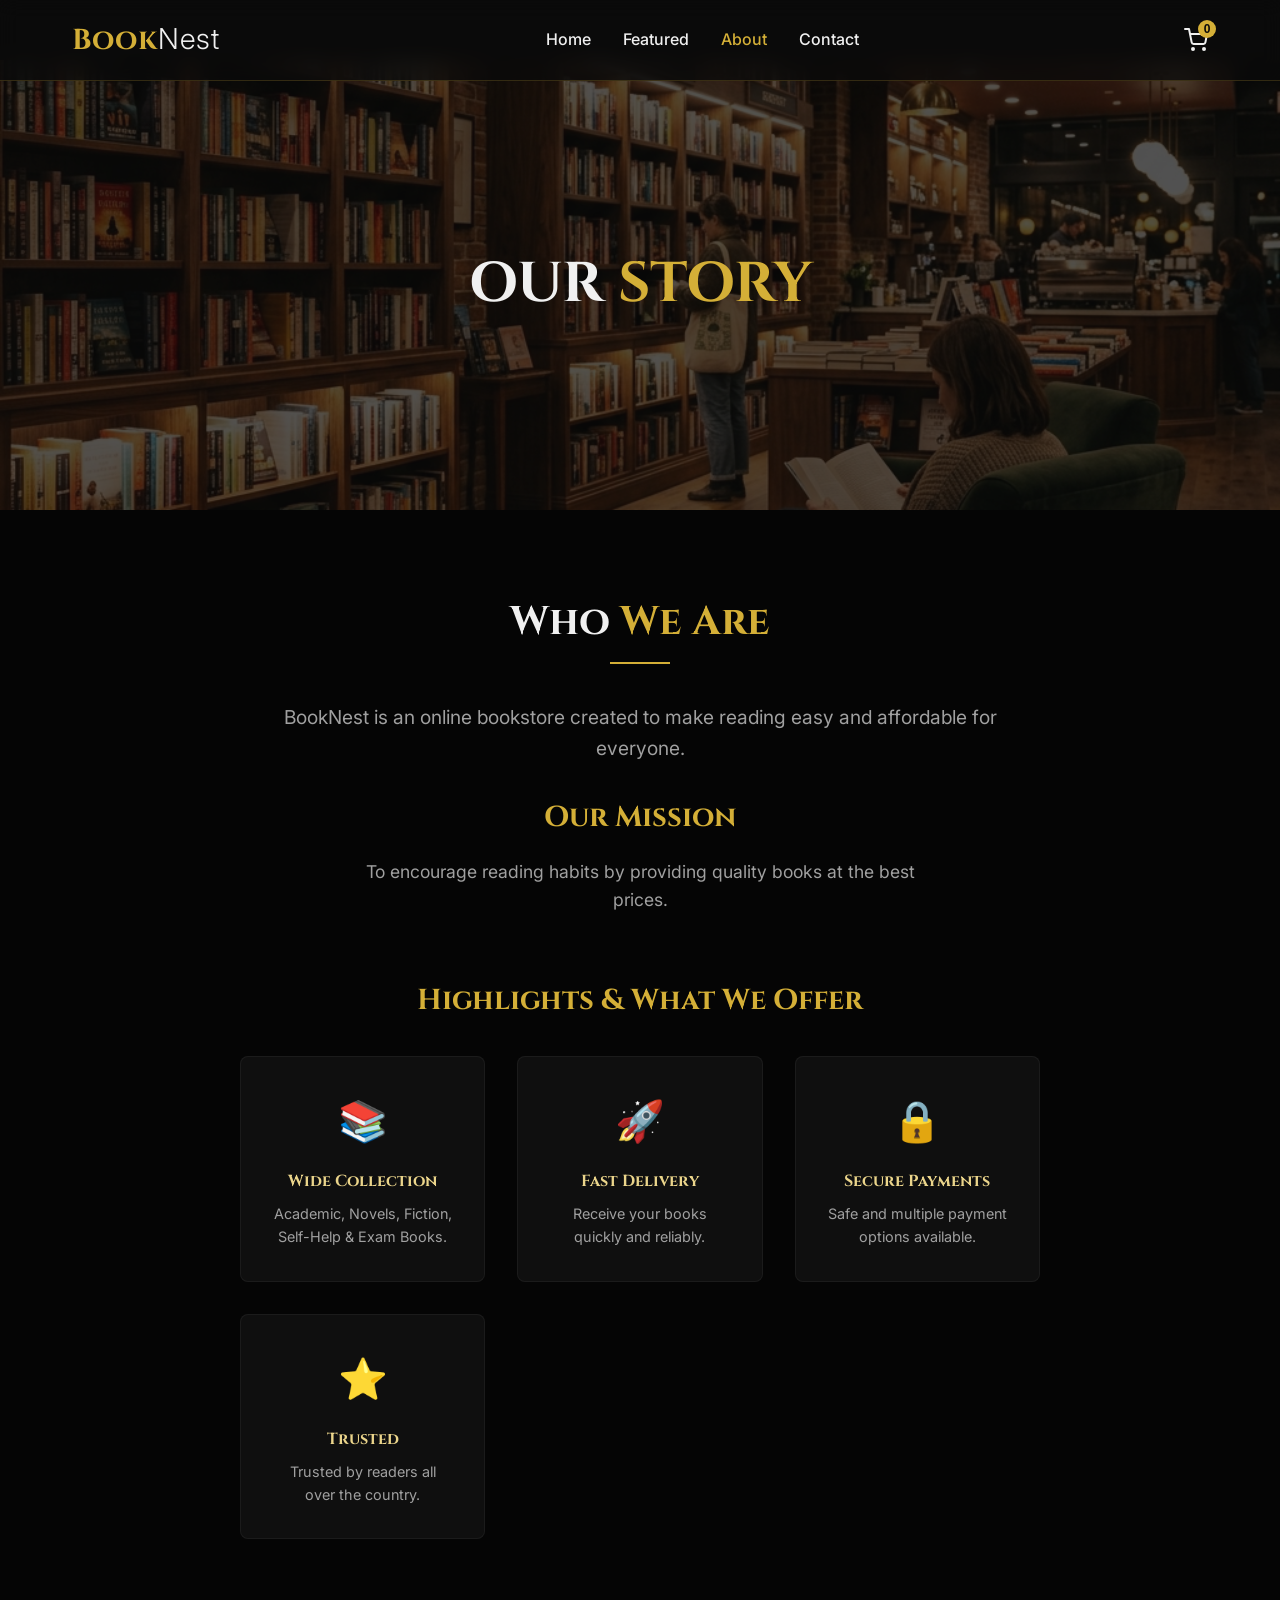
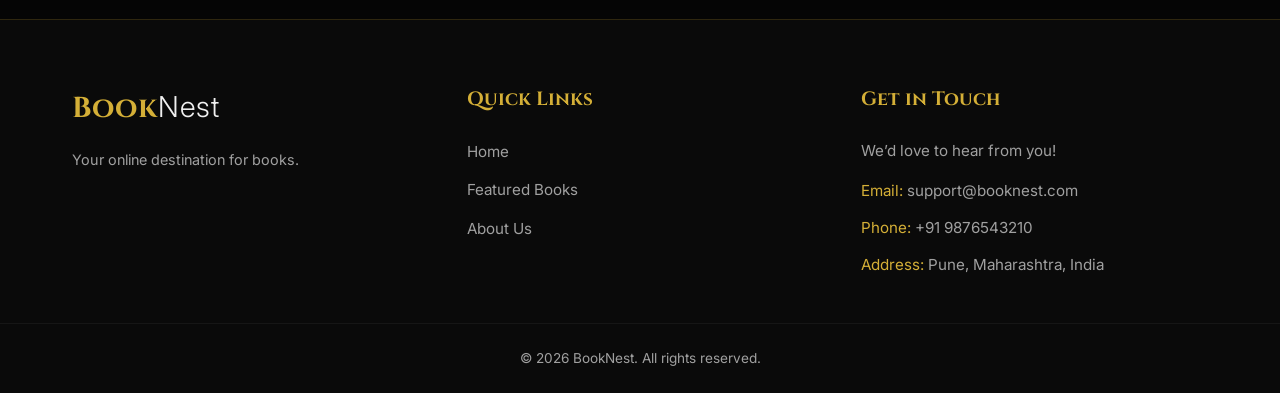
==== about.html @ 68460dbb "first commit" ====
<!DOCTYPE html>
<html lang="en">
<head>
    <meta charset="UTF-8">
    <meta name="viewport" content="width=device-width, initial-scale=1.0">
    <meta name="description" content="BookNest - About Us">
    <title>About Us | BookNest</title>
    <!-- Google Fonts for premium typography -->
    <link rel="preconnect" href="https://fonts.googleapis.com">
    <link rel="preconnect" href="https://fonts.gstatic.com" crossorigin>
    <link href="https://fonts.googleapis.com/css2?family=Cinzel:wght@400;700&family=Inter:wght@300;400;600&display=swap" rel="stylesheet">
    <link rel="stylesheet" href="style.css">
    <style>
        .about-hero {
            position: relative;
            height: 50vh;
            background-image: url('images/about_us_image.png');
            background-size: cover;
            background-position: center;
            display: flex;
            align-items: center;
            justify-content: center;
            text-align: center;
            margin-top: 60px;
        }
        .about-hero-overlay {
            position: absolute;
            top: 0; left: 0; right: 0; bottom: 0;
            background: rgba(10, 10, 10, 0.7);
        }
        .about-hero h1 {
            position: relative;
            z-index: 10;
            font-size: 3.5rem;
            text-transform: uppercase;
        }
    </style>
</head>
<body>
    <!-- Navbar -->
    <nav class="navbar">
        <div class="nav-container">
            <a href="index.html" class="logo">Book<span>Nest</span></a>
            <ul class="nav-links">
                <li><a href="index.html">Home</a></li>
                <li><a href="featured.html">Featured</a></li>
                <li><a href="about.html" style="color: var(--gold-primary);">About</a></li>
                <li><a href="contact.html">Contact</a></li>
            </ul>
            <div class="hamburger">
                <span class="bar"></span>
                <span class="bar"></span>
                <span class="bar"></span>
            </div>
            <div class="nav-actions">
                <button class="cart-btn" aria-label="View Cart">
                    <svg xmlns="http://www.w3.org/2000/svg" width="24" height="24" viewBox="0 0 24 24" fill="none" stroke="currentColor" stroke-width="2" stroke-linecap="round" stroke-linejoin="round"><circle cx="9" cy="21" r="1"></circle><circle cx="20" cy="21" r="1"></circle><path d="M1 1h4l2.68 13.39a2 2 0 0 0 2 1.61h9.72a2 2 0 0 0 2-1.61L23 6H6"></path></svg>
                    <span class="cart-count">0</span>
                </button>
            </div>
        </div>
    </nav>

    <!-- Header Spacing -->
    <div class="about-hero">
        <div class="about-hero-overlay"></div>
        <h1>Our <span class="text-gold">Story</span></h1>
    </div>

    <!-- About Section -->
    <section class="about-section" style="border-top: none;">
        <div class="section-container">
            <div class="about-content">
                <h2 class="section-title">Who <span class="text-gold">We Are</span></h2>
                <p style="font-size: 1.2rem; margin-bottom: 2rem;">BookNest is an online bookstore created to make reading easy and affordable for everyone.</p>
                
                <h3 style="color: var(--gold-primary); font-family: 'Cinzel', serif; margin-top: 2rem; margin-bottom: 1rem; font-size: 1.8rem;">Our Mission</h3>
                <p style="font-size: 1.1rem; max-width: 600px; margin: 0 auto; margin-bottom: 4rem;">To encourage reading habits by providing quality books at the best prices.</p>

                <h3 style="color: var(--gold-primary); font-family: 'Cinzel', serif; margin-top: 2rem; margin-bottom: 2rem; font-size: 1.8rem;">Highlights & What We Offer</h3>
                <div class="features-grid">
                    <div class="feature-item">
                        <div class="feature-icon">📚</div>
                        <h4>Wide Collection</h4>
                        <p>Academic, Novels, Fiction, Self-Help & Exam Books.</p>
                    </div>
                    <div class="feature-item">
                        <div class="feature-icon">🚀</div>
                        <h4>Fast Delivery</h4>
                        <p>Receive your books quickly and reliably.</p>
                    </div>
                    <div class="feature-item">
                        <div class="feature-icon">🔒</div>
                        <h4>Secure Payments</h4>
                        <p>Safe and multiple payment options available.</p>
                    </div>
                    <div class="feature-item">
                        <div class="feature-icon">⭐</div>
                        <h4>Trusted</h4>
                        <p>Trusted by readers all over the country.</p>
                    </div>
                </div>
            </div>
        </div>
    </section>

    <!-- Footer -->
    <footer class="footer">
        <div class="footer-container">
            <div class="footer-brand">
                <a href="index.html" class="logo">Book<span>Nest</span></a>
                <p>Your online destination for books.</p>
            </div>
            <div class="footer-links">
                <h4>Quick Links</h4>
                <ul>
                    <li><a href="index.html">Home</a></li>
                    <li><a href="featured.html">Featured Books</a></li>
                    <li><a href="about.html">About Us</a></li>
                </ul>
            </div>
            <div class="footer-contact">
                <h4>Get in Touch</h4>
                <p>We’d love to hear from you!</p>
                <p style="margin-top: 1rem; color: var(--gold-primary);">Email: <span style="color: var(--text-secondary);">support@booknest.com</span></p>
                <p style="color: var(--gold-primary);">Phone: <span style="color: var(--text-secondary);">+91 9876543210</span></p>
                <p style="color: var(--gold-primary);">Address: <span style="color: var(--text-secondary);">Pune, Maharashtra, India</span></p>
            </div>
        </div>
        <div class="footer-bottom">
            <p>&copy; 2026 BookNest. All rights reserved.</p>
        </div>
    </footer>

    <script src="script.js"></script>
</body>
</html>
---- style.css ----
/* CSS Variables for Theme */
:root {
    --bg-dark: #0a0a0a;
    --bg-darker: #050505;
    --bg-card: rgba(20, 20, 20, 0.7);
    --gold-primary: #D4AF37;
    --gold-secondary: #ebd58b;
    --text-primary: #f0f0f0;
    --text-secondary: #a0a0a0;
    --border-color: rgba(212, 175, 55, 0.2);
    --glass-bg: rgba(10, 10, 10, 0.8);
}

/* Base Styles */
* {
    margin: 0;
    padding: 0;
    box-sizing: border-box;
    scroll-behavior: smooth;
}

body {
    font-family: 'Inter', sans-serif;
    background-color: var(--bg-dark);
    color: var(--text-primary);
    line-height: 1.6;
    overflow-x: hidden;
}

h1, h2, h3, h4, .logo, .hero-title, .section-title {
    font-family: 'Cinzel', serif;
}

a {
    text-decoration: none;
    color: var(--text-primary);
    transition: color 0.3s ease;
}

.text-gold {
    color: var(--gold-primary);
}

.section-container {
    max-width: 1200px;
    margin: 0 auto;
    padding: 5rem 2rem;
}

.section-title {
    font-size: 2.5rem;
    text-align: center;
    margin-bottom: 3rem;
    color: var(--text-primary);
    position: relative;
}

.section-title::after {
    content: '';
    position: absolute;
    bottom: -10px;
    left: 50%;
    transform: translateX(-50%);
    width: 60px;
    height: 2px;
    background-color: var(--gold-primary);
}

/* Navbar */
.navbar {
    position: fixed;
    top: 0;
    width: 100%;
    background-color: var(--glass-bg);
    backdrop-filter: blur(10px);
    -webkit-backdrop-filter: blur(10px);
    border-bottom: 1px solid var(--border-color);
    z-index: 1000;
    transition: all 0.3s ease;
}

.nav-container {
    max-width: 1200px;
    margin: 0 auto;
    padding: 1rem 2rem;
    display: flex;
    justify-content: space-between;
    align-items: center;
}

.logo {
    font-size: 1.8rem;
    font-weight: 700;
    color: var(--gold-primary);
    letter-spacing: 1px;
}

.logo span {
    color: var(--text-primary);
    font-family: 'Inter', sans-serif;
    font-weight: 300;
}

.nav-links {
    display: flex;
    list-style: none;
    gap: 2rem;
}

.nav-links a {
    font-size: 1rem;
    font-weight: 500;
    position: relative;
}

.nav-links a:hover {
    color: var(--gold-primary);
}

.nav-links a::after {
    content: '';
    position: absolute;
    width: 0;
    height: 2px;
    bottom: -4px;
    left: 0;
    background-color: var(--gold-primary);
    transition: width 0.3s ease;
}

.nav-links a:hover::after {
    width: 100%;
}

.cart-btn {
    background: none;
    border: none;
    color: var(--text-primary);
    cursor: pointer;
    position: relative;
    display: flex;
    align-items: center;
    transition: color 0.3s ease;
}

.cart-btn:hover {
    color: var(--gold-primary);
}

.cart-count {
    position: absolute;
    top: -8px;
    right: -8px;
    background-color: var(--gold-primary);
    color: var(--bg-dark);
    font-size: 0.75rem;
    font-weight: bold;
    width: 18px;
    height: 18px;
    border-radius: 50%;
    display: flex;
    justify-content: center;
    align-items: center;
}

/* Hero Section */
.hero {
    height: 100vh;
    background-image: url('images/hero_bg.png');
    background-size: cover;
    background-position: center;
    background-attachment: fixed;
    position: relative;
    display: flex;
    align-items: center;
    text-align: center;
}

.hero-overlay {
    position: absolute;
    top: 0;
    left: 0;
    width: 100%;
    height: 100%;
    background: linear-gradient(to bottom, rgba(5,5,5,0.7), var(--bg-dark));
}

.hero-content {
    position: relative;
    z-index: 10;
    max-width: 800px;
    margin: 0 auto;
    padding: 0 2rem;
}

.hero-title {
    font-size: 4rem;
    line-height: 1.2;
    margin-bottom: 1.5rem;
    text-transform: uppercase;
    letter-spacing: 2px;
}

.hero-subtitle {
    font-size: 1.2rem;
    color: var(--text-secondary);
    margin-bottom: 2.5rem;
    max-width: 600px;
    margin-left: auto;
    margin-right: auto;
}

.cta-button {
    display: inline-block;
    padding: 1rem 2.5rem;
    background-color: var(--gold-primary);
    color: var(--bg-dark);
    font-family: 'Cinzel', serif;
    font-weight: bold;
    font-size: 1.1rem;
    border-radius: 4px;
    text-transform: uppercase;
    letter-spacing: 1px;
    transition: all 0.3s ease;
    border: 1px solid var(--gold-primary);
}

.cta-button:hover {
    background-color: transparent;
    color: var(--gold-primary);
    box-shadow: 0 0 20px rgba(212, 175, 55, 0.4);
}

/* Featured Books */
.featured-section {
    background-color: var(--bg-dark);
}

.book-grid {
    display: grid;
    grid-template-columns: repeat(auto-fit, minmax(300px, 1fr));
    gap: 3rem;
    margin-bottom: 3rem;
}

.book-card {
    background: var(--bg-card);
    border: 1px solid var(--border-color);
    border-radius: 8px;
    overflow: hidden;
    transition: transform 0.4s ease, box-shadow 0.4s ease;
    display: flex;
    flex-direction: column;
}

.book-card:hover {
    transform: translateY(-10px);
    box-shadow: 0 10px 30px rgba(212, 175, 55, 0.15);
    border-color: var(--gold-primary);
}

.book-image-container {
    position: relative;
    width: 100%;
    aspect-ratio: 2 / 3;
    overflow: hidden;
}

.book-image {
    width: 100%;
    height: 100%;
    object-fit: cover;
    transition: transform 0.5s ease;
}

.book-card:hover .book-image {
    transform: scale(1.05);
}

.book-overlay {
    position: absolute;
    top: 0;
    left: 0;
    width: 100%;
    height: 100%;
    background: rgba(5, 5, 5, 0.5);
    display: flex;
    flex-direction: column;
    gap: 10px;
    justify-content: center;
    align-items: center;
    opacity: 0;
    transition: opacity 0.3s ease;
}

.book-card:hover .book-overlay {
    opacity: 1;
}

.add-to-cart-btn, .view-details-btn {
    padding: 0.8rem 1.5rem;
    border-radius: 4px;
    font-weight: bold;
    cursor: pointer;
    transform: translateY(20px);
    transition: all 0.3s ease;
    width: 80%;
}

.add-to-cart-btn {
    background-color: var(--gold-primary);
    color: var(--bg-dark);
    border: none;
}

.view-details-btn {
    background-color: transparent;
    color: var(--gold-primary);
    border: 1px solid var(--gold-primary);
}

.book-card:hover .add-to-cart-btn, 
.book-card:hover .view-details-btn {
    transform: translateY(0);
}

.add-to-cart-btn:hover {
    background-color: var(--gold-secondary);
}

.view-details-btn:hover {
    background-color: var(--gold-primary);
    color: var(--bg-dark);
}

.book-info {
    padding: 1.5rem;
    text-align: center;
    flex-grow: 1;
    display: flex;
    flex-direction: column;
    justify-content: space-between;
}

.book-title {
    font-size: 1.25rem;
    margin-bottom: 0.5rem;
    letter-spacing: 0.5px;
}

.book-author {
    color: var(--text-secondary);
    font-size: 0.9rem;
    margin-bottom: 1rem;
}

.book-price {
    color: var(--gold-primary);
    font-weight: bold;
    font-size: 1.1rem;
}

.view-all-container {
    text-align: center;
}

.outline-button {
    display: inline-block;
    padding: 0.8rem 2rem;
    background: transparent;
    color: var(--gold-primary);
    border: 1px solid var(--gold-primary);
    border-radius: 4px;
    font-family: 'Cinzel', serif;
    transition: all 0.3s ease;
}

.outline-button:hover {
    background: var(--gold-primary);
    color: var(--bg-dark);
}

/* About Section */
.about-section {
    background-color: var(--bg-darker);
    position: relative;
    border-top: 1px solid var(--border-color);
    border-bottom: 1px solid var(--border-color);
}

.about-content {
    max-width: 800px;
    margin: 0 auto;
    text-align: center;
}

.about-content p {
    color: var(--text-secondary);
    font-size: 1.1rem;
    margin-bottom: 3rem;
}

.features-grid {
    display: grid;
    grid-template-columns: repeat(auto-fit, minmax(200px, 1fr));
    gap: 2rem;
}

.feature-item {
    padding: 2rem;
    background: var(--bg-card);
    border-radius: 8px;
    border: 1px solid rgba(255,255,255,0.05);
    transition: border-color 0.3s ease;
}

.feature-item:hover {
    border-color: var(--border-color);
}

.feature-icon {
    font-size: 2.5rem;
    margin-bottom: 1rem;
}

.feature-item h4 {
    margin-bottom: 0.5rem;
    color: var(--gold-secondary);
}

.feature-item p {
    font-size: 0.9rem;
    margin-bottom: 0;
}

/* Footer */
.footer {
    background-color: var(--bg-dark);
    padding-top: 4rem;
}

.footer-container {
    max-width: 1200px;
    margin: 0 auto;
    padding: 0 2rem 2rem;
    display: grid;
    grid-template-columns: repeat(auto-fit, minmax(250px, 1fr));
    gap: 3rem;
}

.footer-brand .logo {
    display: block;
    margin-bottom: 1rem;
}

.footer-brand p {
    color: var(--text-secondary);
    font-size: 0.9rem;
}

.footer h4 {
    color: var(--gold-primary);
    font-family: 'Cinzel', serif;
    margin-bottom: 1.5rem;
    font-size: 1.2rem;
}

.footer-links ul {
    list-style: none;
}

.footer-links li {
    margin-bottom: 0.8rem;
}

.footer-links a {
    color: var(--text-secondary);
    font-size: 0.95rem;
}

.footer-links a:hover {
    color: var(--gold-primary);
}

.footer-contact p {
    color: var(--text-secondary);
    font-size: 0.95rem;
    margin-bottom: 0.8rem;
}

.footer-bottom {
    text-align: center;
    padding: 1.5rem;
    border-top: 1px solid rgba(255,255,255,0.05);
    color: var(--text-secondary);
    font-size: 0.85rem;
}

/* Hamburger Menu Icon */
.hamburger {
    display: none;
    cursor: pointer;
    flex-direction: column;
    gap: 5px;
}

.hamburger .bar {
    width: 25px;
    height: 3px;
    background-color: var(--text-primary);
    transition: all 0.3s ease;
}

.hamburger.active .bar:nth-child(2) {
    opacity: 0;
}
.hamburger.active .bar:nth-child(1) {
    transform: translateY(8px) rotate(45deg);
}
.hamburger.active .bar:nth-child(3) {
    transform: translateY(-8px) rotate(-45deg);
}

/* Responsive */
@media (max-width: 1024px) {
    .hero-title {
        font-size: 3rem;
    }
}

@media (max-width: 768px) {
    .hamburger {
        display: flex;
        order: 3;
    }

    .nav-actions {
        order: 2;
        margin-right: 15px; /* space between cart and hamburger */
    }

    .nav-links {
        position: fixed;
        top: 70px;
        left: -100%;
        flex-direction: column;
        background-color: var(--bg-dark);
        width: 100%;
        text-align: center;
        transition: 0.3s ease;
        box-shadow: 0 10px 27px rgba(0, 0, 0, 0.5);
        padding: 2rem 0;
        gap: 0;
    }

    .nav-links li {
        margin: 1.5rem 0;
    }

    .nav-links.active {
        left: 0;
    }

    .hero-title {
        font-size: 2.2rem;
    }
    
    .section-title {
        font-size: 1.8rem;
    }
    
    .book-overlay {
        opacity: 1; /* Always show buttons on mobile for easier tapping */
        background: linear-gradient(to top, rgba(5, 5, 5, 0.9), transparent);
        justify-content: flex-end;
        padding-bottom: 20px;
    }
    
    .add-to-cart-btn, .view-details-btn {
        transform: translateY(0);
        padding: 0.6rem 1rem;
    }

    .about-hero h1, .contact-hero h1 {
        font-size: 2.5rem;
    }
}

@media (max-width: 480px) {
    .section-container {
        padding: 3rem 1.5rem;
    }
    .footer-container {
        gap: 2rem;
    }
}
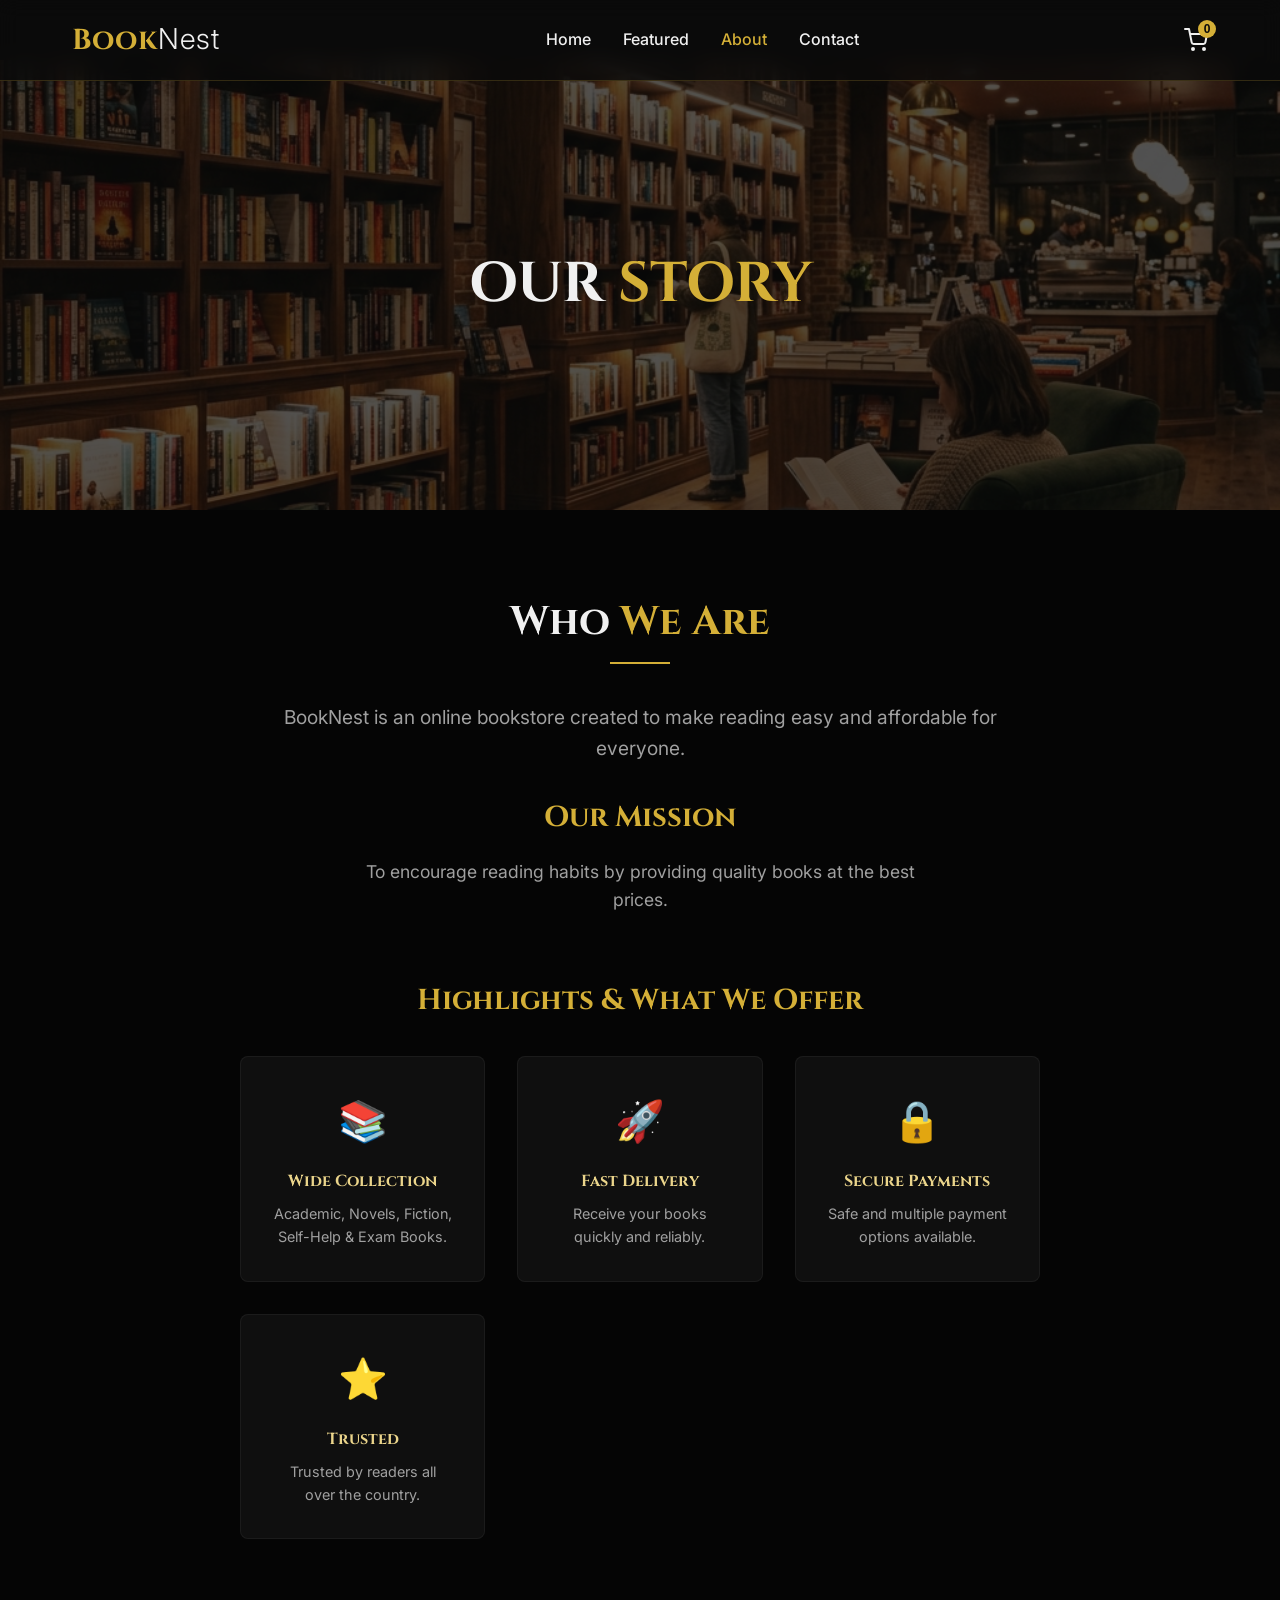
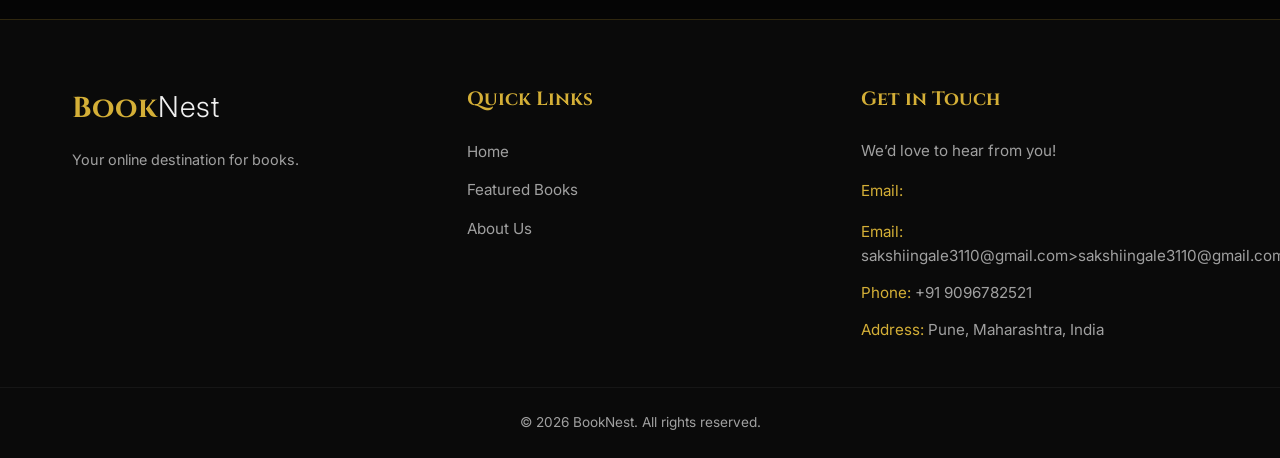
==== commit 08b0578b: "number and emailchanges" ====
--- a/about.html
+++ b/about.html
@@ -122,8 +122,9 @@
             <div class="footer-contact">
                 <h4>Get in Touch</h4>
                 <p>We’d love to hear from you!</p>
-                <p style="margin-top: 1rem; color: var(--gold-primary);">Email: <span style="color: var(--text-secondary);">support@booknest.com</span></p>
-                <p style="color: var(--gold-primary);">Phone: <span style="color: var(--text-secondary);">+91 9876543210</span></p>
+                <p style="margin-top: 1rem; color: var(--gold-primary);">Email: <span style="color: var(--text-secondary);">                <p style="margin-top: 1rem; color: var(--gold-primary);">Email: <span style="color: var(--text-secondary);">sakshiingale3110@gmail.com>sakshiingale3110@gmail.com</span></p>
+            </span></p>
+                <p style="color: var(--gold-primary);">Phone: <span style="color: var(--text-secondary);">+91 9096782521</span></p>
                 <p style="color: var(--gold-primary);">Address: <span style="color: var(--text-secondary);">Pune, Maharashtra, India</span></p>
             </div>
         </div>
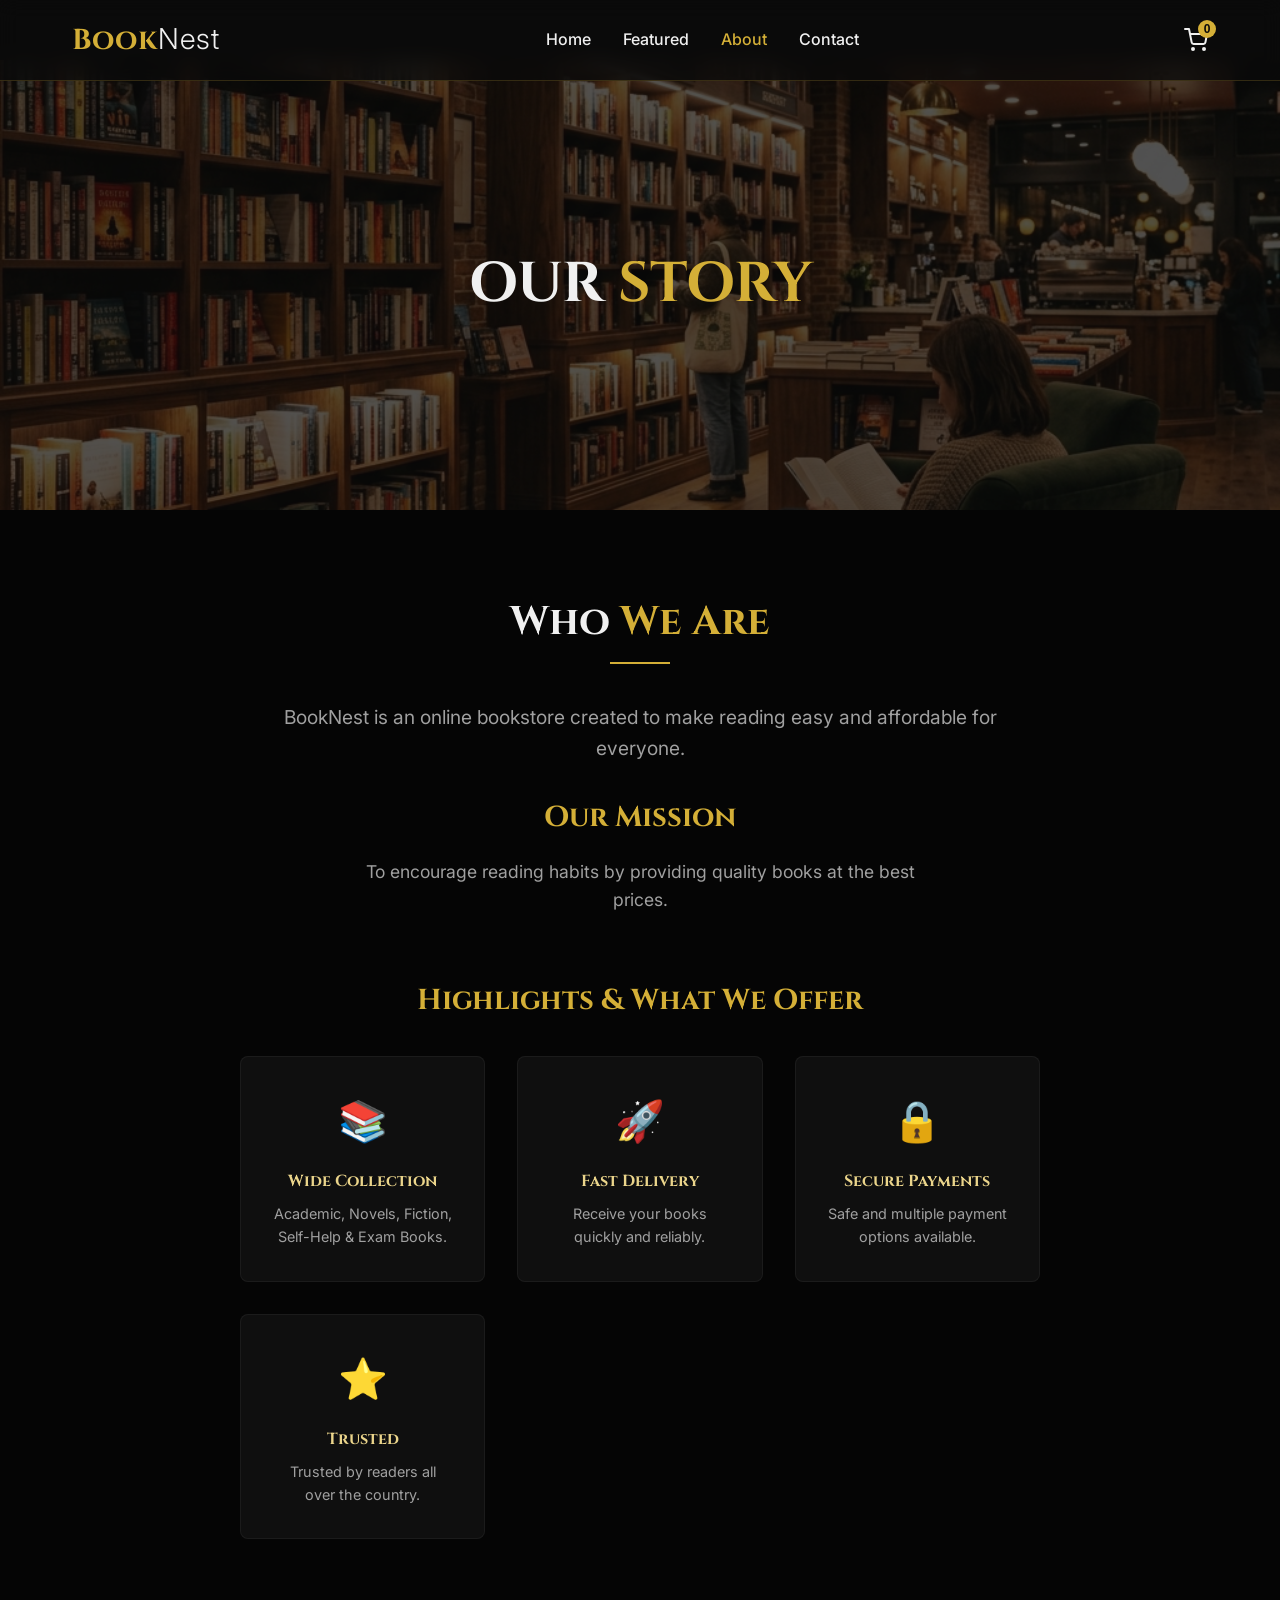
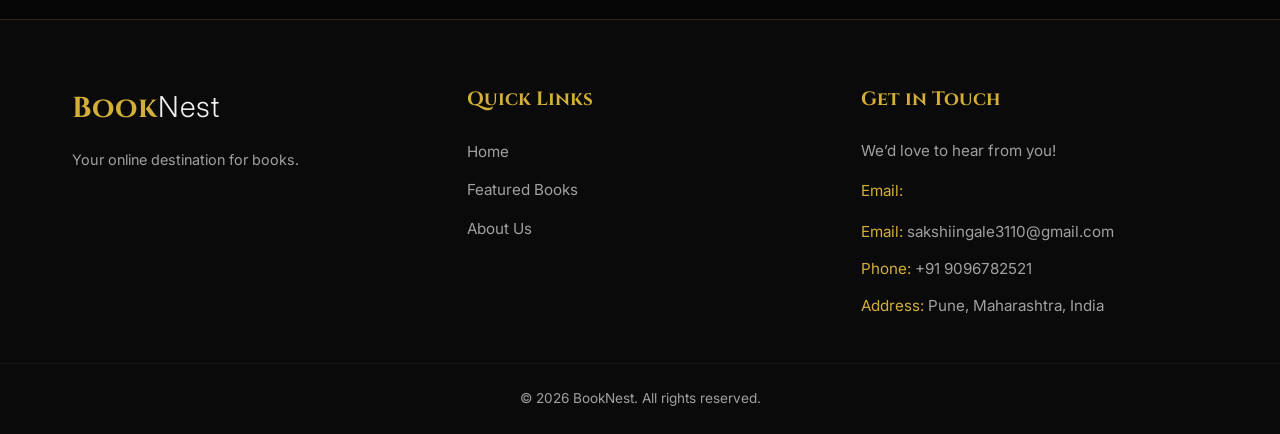
==== commit 073f2de9: "number and emailchanges" ====
--- a/about.html
+++ b/about.html
@@ -122,7 +122,7 @@
             <div class="footer-contact">
                 <h4>Get in Touch</h4>
                 <p>We’d love to hear from you!</p>
-                <p style="margin-top: 1rem; color: var(--gold-primary);">Email: <span style="color: var(--text-secondary);">                <p style="margin-top: 1rem; color: var(--gold-primary);">Email: <span style="color: var(--text-secondary);">sakshiingale3110@gmail.com>sakshiingale3110@gmail.com</span></p>
+                <p style="margin-top: 1rem; color: var(--gold-primary);">Email: <span style="color: var(--text-secondary);">                <p style="margin-top: 1rem; color: var(--gold-primary);">Email: <span style="color: var(--text-secondary);">sakshiingale3110@gmail.com</span></p>
             </span></p>
                 <p style="color: var(--gold-primary);">Phone: <span style="color: var(--text-secondary);">+91 9096782521</span></p>
                 <p style="color: var(--gold-primary);">Address: <span style="color: var(--text-secondary);">Pune, Maharashtra, India</span></p>
